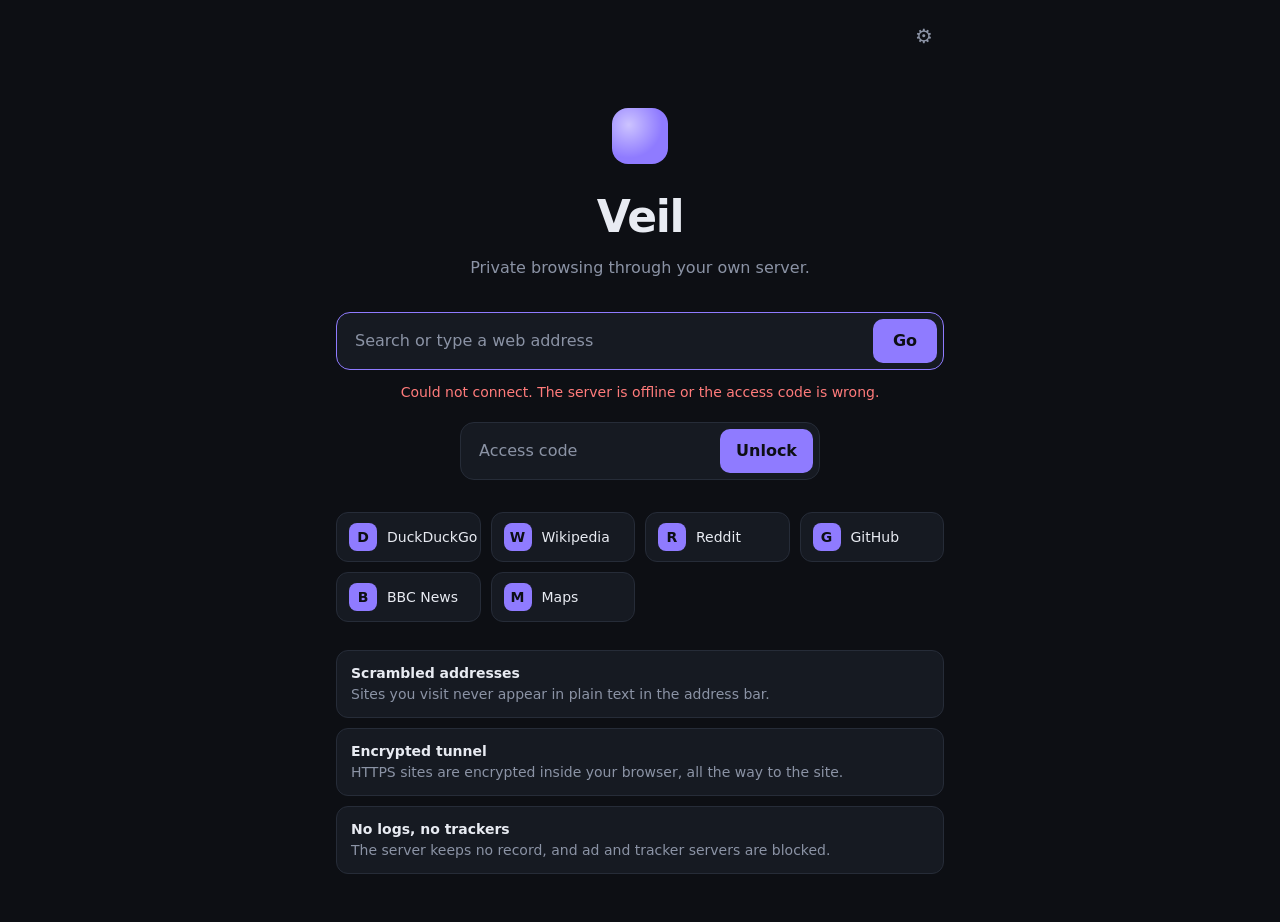
==== app/index.html @ c326883a "Add Veil static site Co-Authored-By: Claude Fable 5.2 <noreply@anthropic.com>" ====
<!doctype html>
<html lang="en">
<head>
  <meta charset="utf-8">
  <meta name="viewport" content="width=device-width, initial-scale=1">
  <meta name="referrer" content="no-referrer">
  <meta name="robots" content="noindex, nofollow">
  <title>Veil</title>
  <link rel="stylesheet" href="style.css">
</head>
<body>
  <main id="home">
    <button id="settings-btn" class="corner" aria-label="Settings" title="Settings">⚙</button>
    <div class="mark" aria-hidden="true"></div>
    <h1>Veil</h1>
    <p class="tag">Private browsing through your own server.</p>
    <form id="go" autocomplete="off">
      <input id="address" type="text" placeholder="Search or type a web address" autofocus
             spellcheck="false" autocapitalize="off" aria-label="Search or web address">
      <button type="submit">Go</button>
    </form>
    <p id="status" role="status">Starting…</p>
    <form id="unlock" autocomplete="off" hidden>
      <input id="unlock-code" type="password" placeholder="Access code" aria-label="Access code">
      <button type="submit">Unlock</button>
    </form>

    <div id="shortcuts" class="shortcuts" aria-label="Shortcuts"></div>

    <ul class="facts">
      <li><b>Scrambled addresses</b> Sites you visit never appear in plain text in the address bar.</li>
      <li><b>Encrypted tunnel</b> HTTPS sites are encrypted inside your browser, all the way to the site.</li>
      <li><b>No logs, no trackers</b> The server keeps no record, and ad and tracker servers are blocked.</li>
    </ul>
  </main>

  <div id="browser" hidden>
    <nav>
      <button id="home-btn" title="Home" aria-label="Home">⌂</button>
      <button id="back-btn" title="Back" aria-label="Back">←</button>
      <button id="fwd-btn" title="Forward" aria-label="Forward">→</button>
      <button id="reload-btn" title="Reload" aria-label="Reload">↻</button>
      <form id="bar" autocomplete="off">
        <input id="bar-address" type="text" spellcheck="false" autocapitalize="off" aria-label="Web address">
      </form>
      <button id="full-btn" title="Full screen" aria-label="Full screen">⛶</button>
    </nav>
    <iframe id="frame" title="Proxied page" allowfullscreen></iframe>
  </div>

  <dialog id="settings" aria-labelledby="settings-title">
    <form method="dialog">
      <h2 id="settings-title">Settings</h2>

      <label for="set-search">Search engine</label>
      <select id="set-search">
        <option value="ddg">DuckDuckGo</option>
        <option value="brave">Brave Search</option>
        <option value="startpage">Startpage</option>
        <option value="google">Google</option>
        <option value="bing">Bing</option>
      </select>

      <span class="label" id="theme-label">Colour</span>
      <div id="set-theme" class="swatches" role="radiogroup" aria-labelledby="theme-label"></div>

      <label class="check">
        <input id="set-ads" type="checkbox">
        <span>Block ads and trackers</span>
      </label>

      <button type="submit" class="primary">Done</button>
    </form>
  </dialog>

  <script src="uv/uv.bundle.js"></script>
  <script src="uv/uv.config.js"></script>
  <script src="baremux/index.js"></script>
  <script src="config.js"></script>
  <script src="app.js"></script>
</body>
</html>
---- app/style.css ----
:root {
  --bg: #0d0f14;
  --panel: #161a22;
  --line: #262c38;
  --text: #e8ebf2;
  --muted: #8b93a5;
  --accent: #8f7bff;
  --accent-ink: #0d0f14;
  --bad: #ff7b7b;
}

* { box-sizing: border-box; }

html, body { height: 100%; }

body {
  margin: 0;
  background: var(--bg);
  color: var(--text);
  font: 16px/1.5 system-ui, -apple-system, 'Segoe UI', Roboto, sans-serif;
}

[hidden] { display: none !important; }

main {
  min-height: 100%;
  max-width: 640px;
  margin: 0 auto;
  padding: 12vh 16px 48px;
  text-align: center;
}

.mark {
  width: 56px;
  height: 56px;
  margin: 0 auto 20px;
  border-radius: 16px;
  background:
    radial-gradient(circle at 30% 30%, rgba(255, 255, 255, 0.55), transparent 60%),
    var(--accent);
}

h1 {
  margin: 0;
  font-size: 44px;
  font-weight: 650;
  letter-spacing: -0.03em;
}

.tag { margin: 6px 0 32px; color: var(--muted); }

form#go {
  display: flex;
  gap: 8px;
  padding: 6px;
  background: var(--panel);
  border: 1px solid var(--line);
  border-radius: 14px;
}

form#go:focus-within { border-color: var(--accent); }

input {
  flex: 1;
  min-width: 0;
  padding: 10px 12px;
  background: transparent;
  border: 0;
  outline: 0;
  color: var(--text);
  font: inherit;
}

input::placeholder { color: var(--muted); }

button {
  cursor: pointer;
  border: 0;
  border-radius: 10px;
  font: inherit;
  color: var(--text);
  background: transparent;
}

form#go button, .locked button {
  padding: 10px 20px;
  font-weight: 600;
  color: var(--accent-ink);
  background: var(--accent);
}

button:focus-visible, input:focus-visible { outline: 2px solid var(--accent); outline-offset: 2px; }
form#go input:focus-visible { outline: 0; }

#status { min-height: 24px; margin: 12px 0 40px; font-size: 14px; color: var(--muted); }
#status.bad { color: var(--bad); }

.facts {
  display: grid;
  gap: 10px;
  margin: 0;
  padding: 0;
  list-style: none;
  text-align: left;
}

.facts li {
  padding: 12px 14px;
  font-size: 14px;
  color: var(--muted);
  background: var(--panel);
  border: 1px solid var(--line);
  border-radius: 12px;
}

.facts b { display: block; color: var(--text); font-weight: 600; }

/* browsing view */
#browser { display: flex; flex-direction: column; height: 100%; }

nav {
  display: flex;
  align-items: center;
  gap: 4px;
  padding: 6px 8px;
  background: var(--panel);
  border-bottom: 1px solid var(--line);
}

nav button { width: 34px; height: 34px; font-size: 17px; color: var(--muted); }
nav button:hover { color: var(--text); background: var(--line); }

form#bar { flex: 1; min-width: 0; display: flex; }

form#bar input {
  padding: 7px 12px;
  font-size: 14px;
  background: var(--bg);
  border: 1px solid var(--line);
  border-radius: 9px;
}

form#bar input:focus { border-color: var(--accent); outline: 0; }

iframe { flex: 1; width: 100%; border: 0; background: #fff; }

/* access-code and 404 pages */
.locked form { display: flex; gap: 8px; padding: 6px; background: var(--panel); border: 1px solid var(--line); border-radius: 14px; }
a { color: var(--accent); }

/* settings button, shortcuts, settings panel */
main { position: relative; }

.corner {
  position: absolute;
  top: 16px;
  right: 16px;
  width: 40px;
  height: 40px;
  font-size: 20px;
  color: var(--muted);
}
.corner:hover { color: var(--text); background: var(--panel); }

.shortcuts {
  display: grid;
  grid-template-columns: repeat(auto-fill, minmax(140px, 1fr));
  gap: 10px;
  margin: 0 0 28px;
}

.shortcut {
  display: flex;
  align-items: center;
  gap: 10px;
  padding: 10px 12px;
  font-size: 14px;
  text-align: left;
  background: var(--panel);
  border: 1px solid var(--line);
  border-radius: 12px;
}
.shortcut:hover { border-color: var(--accent); }

.shortcut .icon {
  flex: none;
  display: grid;
  place-items: center;
  width: 28px;
  height: 28px;
  font-weight: 700;
  color: var(--accent-ink);
  background: var(--accent);
  border-radius: 8px;
}

dialog {
  width: min(360px, calc(100vw - 32px));
  padding: 20px;
  color: var(--text);
  background: var(--panel);
  border: 1px solid var(--line);
  border-radius: 16px;
}
dialog::backdrop { background: rgba(0, 0, 0, 0.6); }
dialog h2 { margin: 0 0 16px; font-size: 20px; }
dialog label, dialog .label { display: block; margin: 14px 0 6px; font-size: 14px; color: var(--muted); }

select {
  width: 100%;
  padding: 9px 10px;
  font: inherit;
  color: var(--text);
  background: var(--bg);
  border: 1px solid var(--line);
  border-radius: 9px;
}

.swatches { display: flex; gap: 10px; flex-wrap: wrap; }
.swatches button { width: 30px; height: 30px; border-radius: 50%; border: 2px solid transparent; }
.swatches button[aria-checked='true'] { border-color: var(--text); }

dialog label.check { display: flex; align-items: center; gap: 10px; margin-top: 18px; color: var(--text); }
dialog label.check input { flex: none; width: 18px; height: 18px; padding: 0; accent-color: var(--accent); }

.primary {
  width: 100%;
  margin-top: 20px;
  padding: 10px 20px;
  font-weight: 600;
  color: var(--accent-ink);
  background: var(--accent);
}

form#unlock { display: flex; gap: 8px; max-width: 360px; margin: -24px auto 32px; padding: 6px; background: var(--panel); border: 1px solid var(--line); border-radius: 14px; }
form#unlock button { padding: 8px 16px; font-weight: 600; color: var(--accent-ink); background: var(--accent); }
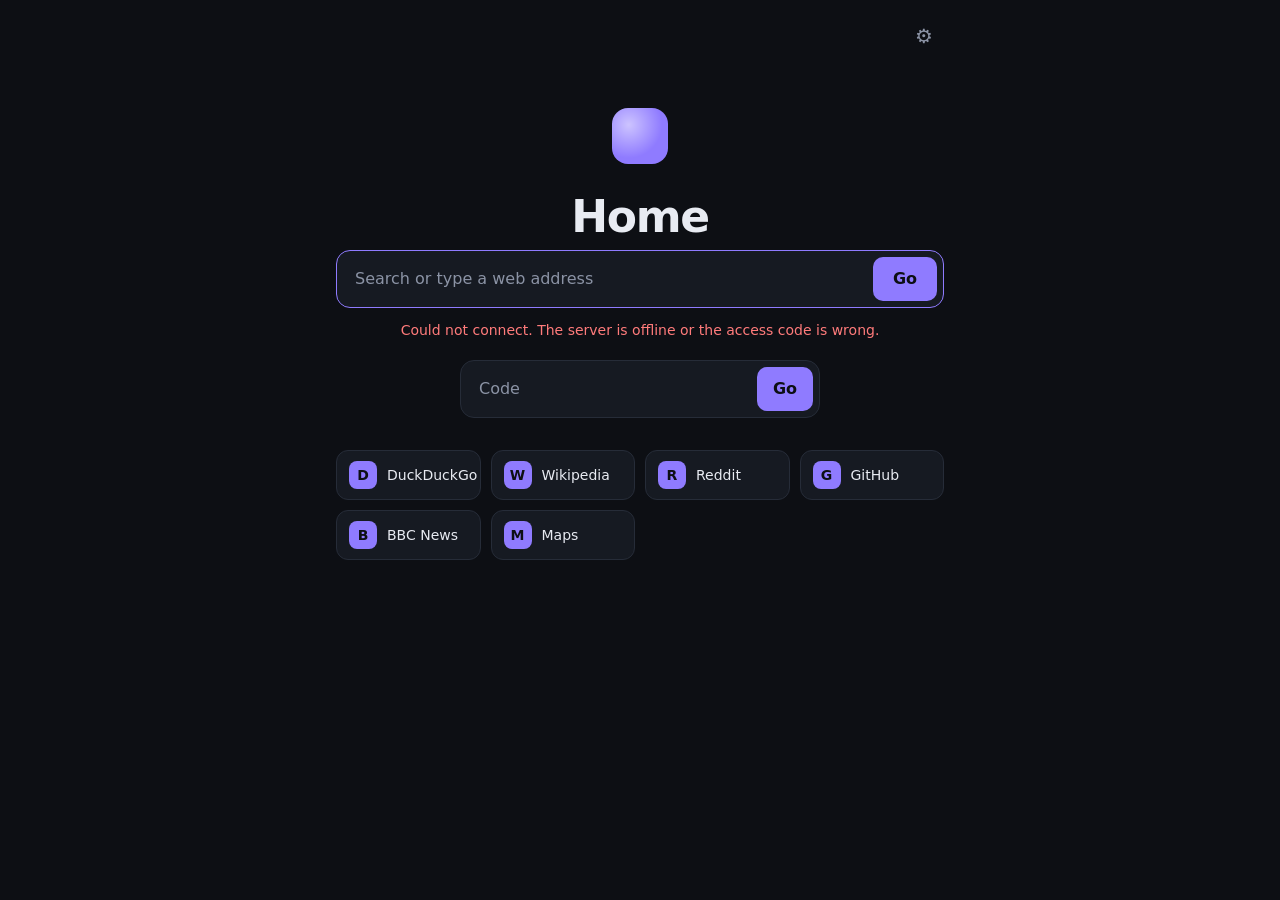
==== commit 82bc34b5: "Abbreviate paths and remove identifying names Co-Authored-By: Claude Sonnet 5 <noreply@anthropic.com" ====
--- a/app/index.html
+++ b/app/index.html
@@ -5,33 +5,26 @@
   <meta name="viewport" content="width=device-width, initial-scale=1">
   <meta name="referrer" content="no-referrer">
   <meta name="robots" content="noindex, nofollow">
-  <title>Veil</title>
+  <title>Home</title>
   <link rel="stylesheet" href="style.css">
 </head>
 <body>
   <main id="home">
     <button id="settings-btn" class="corner" aria-label="Settings" title="Settings">⚙</button>
     <div class="mark" aria-hidden="true"></div>
-    <h1>Veil</h1>
-    <p class="tag">Private browsing through your own server.</p>
+    <h1>Home</h1>
     <form id="go" autocomplete="off">
       <input id="address" type="text" placeholder="Search or type a web address" autofocus
              spellcheck="false" autocapitalize="off" aria-label="Search or web address">
       <button type="submit">Go</button>
     </form>
-    <p id="status" role="status">Starting…</p>
+    <p id="status" role="status"></p>
     <form id="unlock" autocomplete="off" hidden>
-      <input id="unlock-code" type="password" placeholder="Access code" aria-label="Access code">
-      <button type="submit">Unlock</button>
+      <input id="unlock-code" type="password" placeholder="Code" aria-label="Code">
+      <button type="submit">Go</button>
     </form>
 
     <div id="shortcuts" class="shortcuts" aria-label="Shortcuts"></div>
-
-    <ul class="facts">
-      <li><b>Scrambled addresses</b> Sites you visit never appear in plain text in the address bar.</li>
-      <li><b>Encrypted tunnel</b> HTTPS sites are encrypted inside your browser, all the way to the site.</li>
-      <li><b>No logs, no trackers</b> The server keeps no record, and ad and tracker servers are blocked.</li>
-    </ul>
   </main>
 
   <div id="browser" hidden>
@@ -45,7 +38,7 @@
       </form>
       <button id="full-btn" title="Full screen" aria-label="Full screen">⛶</button>
     </nav>
-    <iframe id="frame" title="Proxied page" allowfullscreen></iframe>
+    <iframe id="frame" title="Page" allowfullscreen></iframe>
   </div>
 
   <dialog id="settings" aria-labelledby="settings-title">
@@ -66,16 +59,16 @@
 
       <label class="check">
         <input id="set-ads" type="checkbox">
-        <span>Block ads and trackers</span>
+        <span>Block ads</span>
       </label>
 
       <button type="submit" class="primary">Done</button>
     </form>
   </dialog>
 
-  <script src="uv/uv.bundle.js"></script>
-  <script src="uv/uv.config.js"></script>
-  <script src="baremux/index.js"></script>
+  <script src="a/uv.bundle.js"></script>
+  <script src="a/uv.config.js"></script>
+  <script src="c/index.js"></script>
   <script src="config.js"></script>
   <script src="app.js"></script>
 </body>
